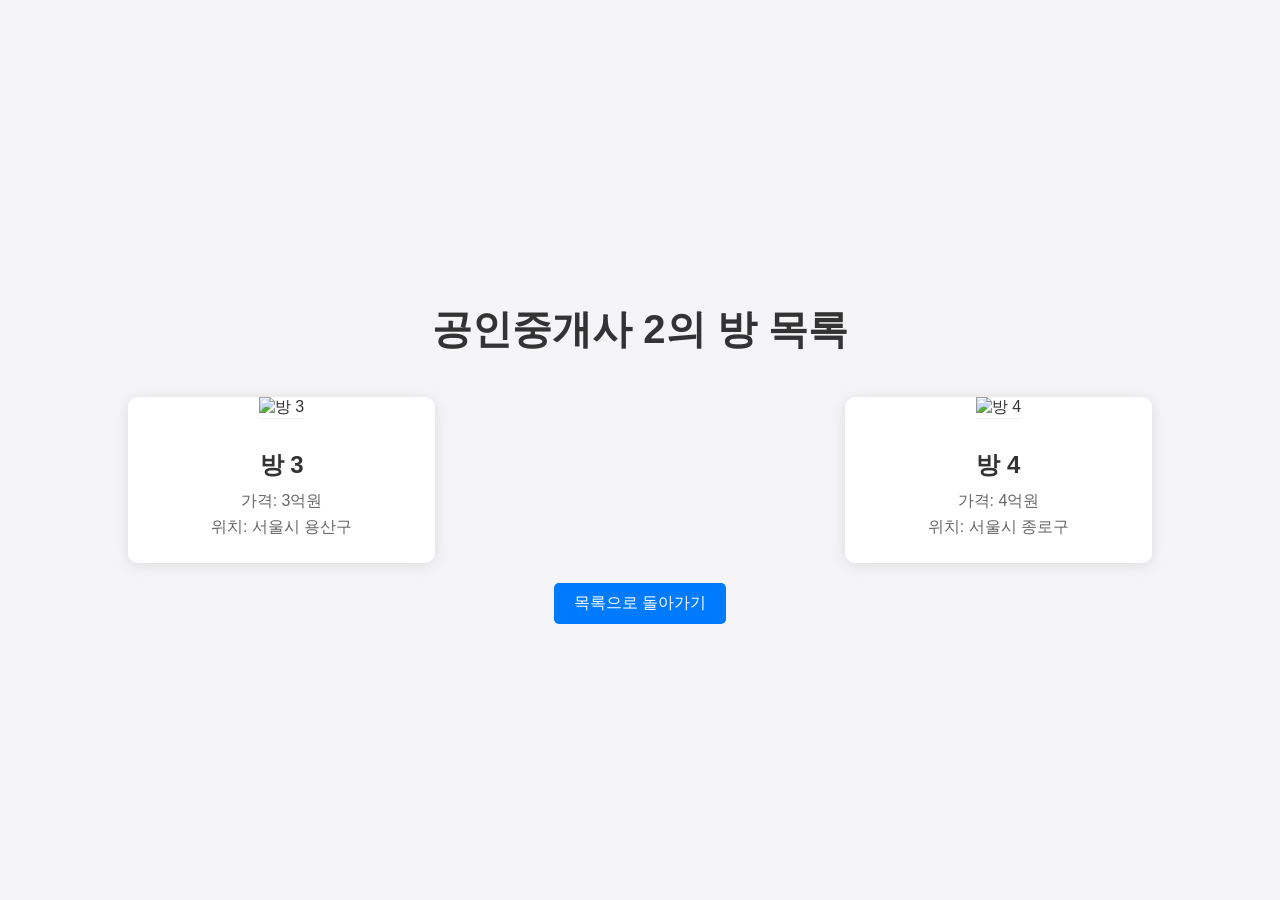
==== Project.GongBang/tae_room.html @ 34334d3e "First : refactoring REPO" ====
<!DOCTYPE html>
<html lang="ko">
<head>
    <meta charset="UTF-8">
    <meta name="viewport" content="width=device-width, initial-scale=1.0">
    <title>공인중개사 2의 방 목록</title>
    <link rel="stylesheet" href="./css/agent.css">
</head>
<body>
    <div class="container">
        <h1>공인중개사 2의 방 목록</h1>
        <div class="property-list">
            <div class="property">
                <img src="property3.jpg" alt="방 3">
                <div class="info">
                    <h2>방 3</h2>
                    <p>가격: 3억원</p>
                    <p>위치: 서울시 용산구</p>
                </div>
            </div>
            <div class="property">
                <img src="property4.jpg" alt="방 4">
                <div class="info">
                    <h2>방 4</h2>
                    <p>가격: 4억원</p>
                    <p>위치: 서울시 종로구</p>
                </div>
            </div>
        </div>
        <a href="index.html" class="back-button">목록으로 돌아가기</a>
    </div>
</body>
</html>
---- Project.GongBang/css/agent.css ----
body {
    font-family: -apple-system, BlinkMacSystemFont, "Segoe UI", Roboto, "Helvetica Neue", Arial, sans-serif;
    display: flex;
    justify-content: center;
    align-items: center;
    min-height: 100vh;
    margin: 0;
    background-color: #f5f5f7;
    color: #333;
}

.container {
    text-align: center;
    width: 80%;
    max-width: 1200px;
    padding: 20px;
}

h1 {
    font-size: 2.5rem;
    font-weight: 600;
    margin-bottom: 40px;
}

.agent-list, .property-list {
    display: flex;
    justify-content: space-between;
    flex-wrap: wrap;
    gap: 20px;
}

.agent, .property {
    background-color: #fff;
    border-radius: 10px;
    box-shadow: 0 2px 15px rgba(0, 0, 0, 0.1);
    overflow: hidden;
    transition: transform 0.3s ease, box-shadow 0.3s ease;
    cursor: pointer;
    width: 30%;
}

.agent img, .property img {
    width: 100%;
    height: auto;
    border-bottom: 1px solid #eee;
}

.info {
    padding: 20px;
}

.agent h2, .property h2 {
    font-size: 1.5rem;
    font-weight: 600;
    margin: 10px 0;
}

.agent p, .property p {
    margin: 5px 0;
    color: #666;
}

.agent:hover, .property:hover {
    transform: translateY(-5px);
    box-shadow: 0 4px 20px rgba(0, 0, 0, 0.2);
}

.back-button {
    display: inline-block;
    margin-top: 20px;
    padding: 10px 20px;
    background-color: #007aff;
    color: #fff;
    text-decoration: none;
    border-radius: 5px;
    transition: background-color 0.3s ease;
}

.back-button:hover {
    background-color: #005bb5;
}
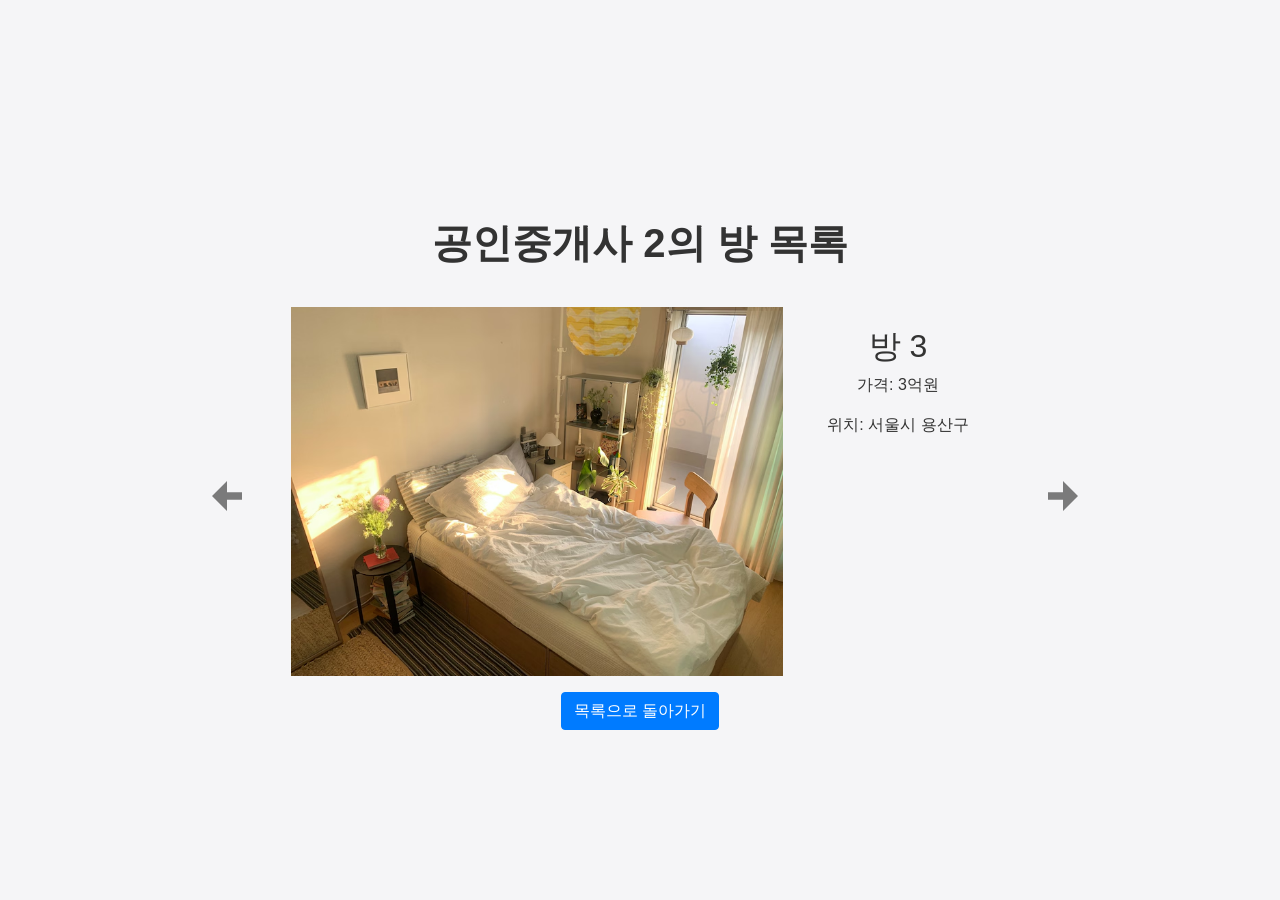
==== commit 0c2a43ef: "feat : Add Personal Page Carousel" ====
--- a/Project.GongBang/tae_room.html
+++ b/Project.GongBang/tae_room.html
@@ -4,30 +4,79 @@
     <meta charset="UTF-8">
     <meta name="viewport" content="width=device-width, initial-scale=1.0">
     <title>공인중개사 2의 방 목록</title>
+    <link rel="stylesheet" href="https://stackpath.bootstrapcdn.com/bootstrap/4.5.2/css/bootstrap.min.css">
     <link rel="stylesheet" href="./css/agent.css">
 </head>
 <body>
-    <div class="container">
+    <div class="container mt-5">
         <h1>공인중개사 2의 방 목록</h1>
-        <div class="property-list">
-            <div class="property">
-                <img src="property3.jpg" alt="방 3">
-                <div class="info">
-                    <h2>방 3</h2>
-                    <p>가격: 3억원</p>
-                    <p>위치: 서울시 용산구</p>
+        <div id="propertyCarousel" class="carousel slide" data-ride="carousel">
+            <div class="carousel-inner">
+                <div class="carousel-item active">
+                    <div class="d-flex justify-content-center">
+                        <img src="./img/room/hyun/room1-main_img.avif" alt="방 3" class="d-block w-50">
+                        <div class="info ml-4">
+                            <h2>방 3</h2>
+                            <p>가격: 3억원</p>
+                            <p>위치: 서울시 용산구</p>
+                        </div>
+                    </div>
+                </div>
+                <div class="carousel-item">
+                    <div class="d-flex justify-content-center">
+                        <img src="./img/room/hyun/room1-main_img.avif" alt="방 4" class="d-block w-50">
+                        <div class="info ml-4">
+                            <h2>방 4</h2>
+                            <p>가격: 4억원</p>
+                            <p>위치: 서울시 종로구</p>
+                        </div>
+                    </div>
+                </div>
+                <div class="carousel-item">
+                    <div class="d-flex justify-content-center">
+                        <img src="./img/room/hyun/room1-main_img.avif" alt="방 5" class="d-block w-50">
+                        <div class="info ml-4">
+                            <h2>방 5</h2>
+                            <p>가격: 5억원</p>
+                            <p>위치: 서울시 강남구</p>
+                        </div>
+                    </div>
+                </div>
+                <div class="carousel-item">
+                    <div class="d-flex justify-content-center">
+                        <img src="./img/room/hyun/room1-main_img.avif" alt="방 6" class="d-block w-50">
+                        <div class="info ml-4">
+                            <h2>방 6</h2>
+                            <p>가격: 6억원</p>
+                            <p>위치: 서울시 서초구</p>
+                        </div>
+                    </div>
+                </div>
+                <div class="carousel-item">
+                    <div class="d-flex justify-content-center">
+                        <img src="./img/room/hyun/room1-main_img.avif" alt="방 7" class="d-block w-50">
+                        <div class="info ml-4">
+                            <h2>방 7</h2>
+                            <p>가격: 7억원</p>
+                            <p>위치: 서울시 마포구</p>
+                        </div>
+                    </div>
                 </div>
             </div>
-            <div class="property">
-                <img src="property4.jpg" alt="방 4">
-                <div class="info">
-                    <h2>방 4</h2>
-                    <p>가격: 4억원</p>
-                    <p>위치: 서울시 종로구</p>
-                </div>
-            </div>
+            <a class="carousel-control-prev" href="#propertyCarousel" role="button" data-slide="prev">
+                <span class="carousel-control-prev-icon" aria-hidden="true"></span>
+                <span class="sr-only">Previous</span>
+            </a>
+            <a class="carousel-control-next" href="#propertyCarousel" role="button" data-slide="next">
+                <span class="carousel-control-next-icon" aria-hidden="true"></span>
+                <span class="sr-only">Next</span>
+            </a>
         </div>
-        <a href="index.html" class="back-button">목록으로 돌아가기</a>
+        <a href="./main.html" class="btn btn-primary mt-3">목록으로 돌아가기</a>
     </div>
+
+    <script src="https://code.jquery.com/jquery-3.5.1.slim.min.js"></script>
+    <script src="https://cdn.jsdelivr.net/npm/@popperjs/core@2.5.2/dist/umd/popper.min.js"></script>
+    <script src="https://stackpath.bootstrapcdn.com/bootstrap/4.5.2/js/bootstrap.min.js"></script>
 </body>
 </html>
--- a/Project.GongBang/css/agent.css
+++ b/Project.GongBang/css/agent.css
@@ -79,3 +79,28 @@
 .back-button:hover {
     background-color: #005bb5;
 }
+
+/* Update for carousel arrows */
+.carousel-control-prev-icon,
+.carousel-control-next-icon {
+    background-image: none;
+}
+
+.carousel-control-prev-icon::after,
+.carousel-control-next-icon::after {
+    content: '';
+    display: inline-block;
+    width: 30px;
+    height: 30px;
+    background-color: black;
+    mask-size: contain;
+    mask-repeat: no-repeat;
+}
+
+.carousel-control-prev-icon::after {
+    mask-image: url('data:image/svg+xml;charset=UTF-8,<svg xmlns="http://www.w3.org/2000/svg" viewBox="0 0 8 8" fill="%23fff"><path d="M0 4l4-4v3h4v2h-4v3z" /></svg>');
+}
+
+.carousel-control-next-icon::after {
+    mask-image: url('data:image/svg+xml;charset=UTF-8,<svg xmlns="http://www.w3.org/2000/svg" viewBox="0 0 8 8" fill="%23fff"><path d="M8 4l-4 4v-3h-4v-2h4v-3z" /></svg>');
+}
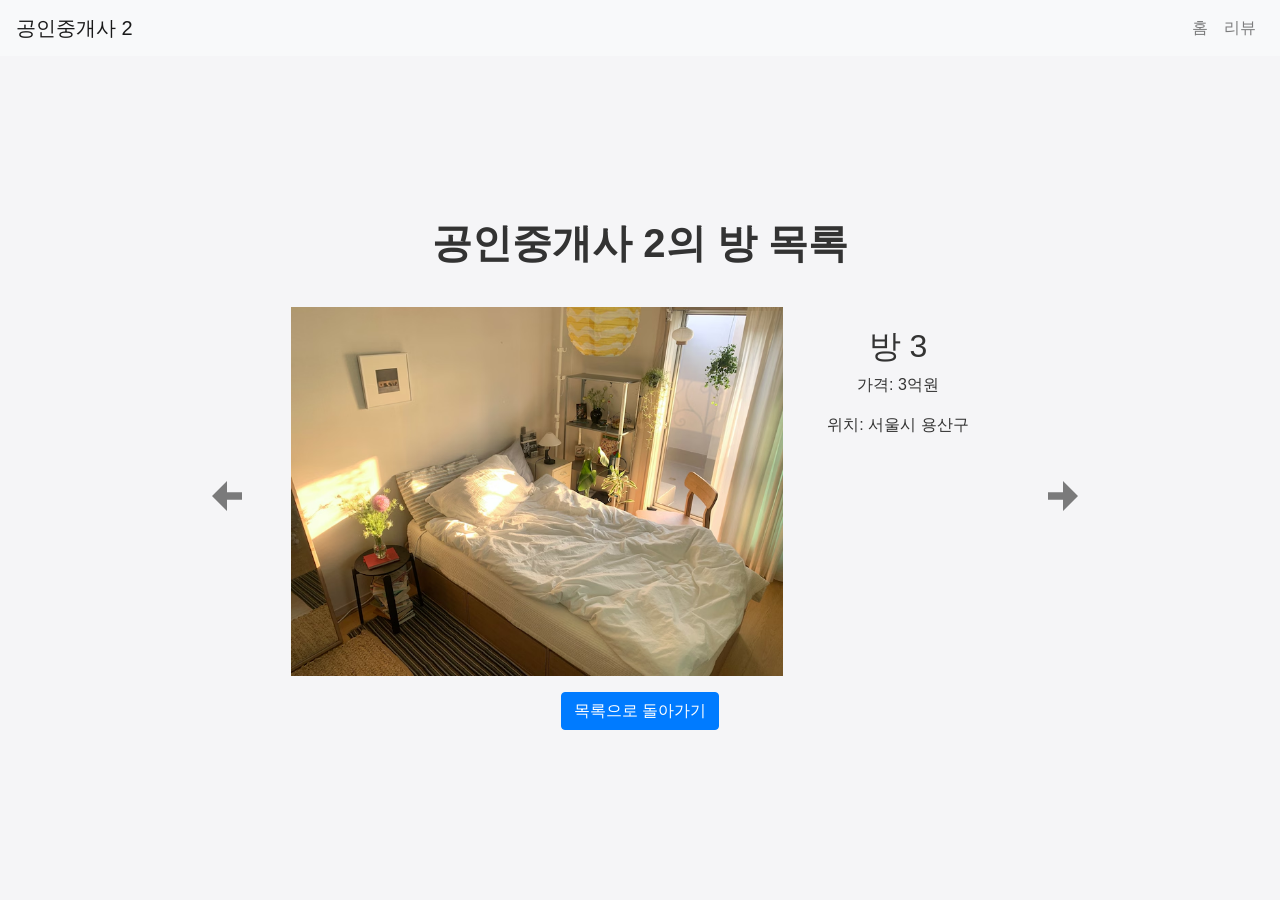
==== commit 1c72fd73: "feat : add review page" ====
--- a/Project.GongBang/tae_room.html
+++ b/Project.GongBang/tae_room.html
@@ -8,6 +8,25 @@
     <link rel="stylesheet" href="./css/agent.css">
 </head>
 <body>
+    <!-- Navbar -->
+    <nav class="navbar navbar-expand-lg navbar-light bg-light">
+        <a class="navbar-brand" href="#">공인중개사 2</a>
+        <button class="navbar-toggler" type="button" data-toggle="collapse" data-target="#navbarNav" aria-controls="navbarNav" aria-expanded="false" aria-label="Toggle navigation">
+            <span class="navbar-toggler-icon"></span>
+        </button>
+        <div class="collapse navbar-collapse" id="navbarNav">
+            <ul class="navbar-nav ml-auto">
+                <li class="nav-item">
+                    <a class="nav-link" href="./main.html">홈</a>
+                </li>
+                <li class="nav-item">
+                    <a class="nav-link" href="./review.html">리뷰</a>
+                </li>
+            </ul>
+        </div>
+    </nav>
+
+    <!-- Main Content -->
     <div class="container mt-5">
         <h1>공인중개사 2의 방 목록</h1>
         <div id="propertyCarousel" class="carousel slide" data-ride="carousel">
--- a/Project.GongBang/css/agent.css
+++ b/Project.GongBang/css/agent.css
@@ -1,6 +1,7 @@
 body {
     font-family: -apple-system, BlinkMacSystemFont, "Segoe UI", Roboto, "Helvetica Neue", Arial, sans-serif;
     display: flex;
+    flex-direction: column;
     justify-content: center;
     align-items: center;
     min-height: 100vh;
@@ -14,6 +15,7 @@
     width: 80%;
     max-width: 1200px;
     padding: 20px;
+    margin-top: 80px; /* Adjust the margin-top to avoid overlap with navbar */
 }
 
 h1 {
@@ -104,3 +106,10 @@
 .carousel-control-next-icon::after {
     mask-image: url('data:image/svg+xml;charset=UTF-8,<svg xmlns="http://www.w3.org/2000/svg" viewBox="0 0 8 8" fill="%23fff"><path d="M8 4l-4 4v-3h-4v-2h4v-3z" /></svg>');
 }
+
+.navbar {
+    width: 100%;
+    position: fixed;
+    top: 0;
+    z-index: 1000;
+}
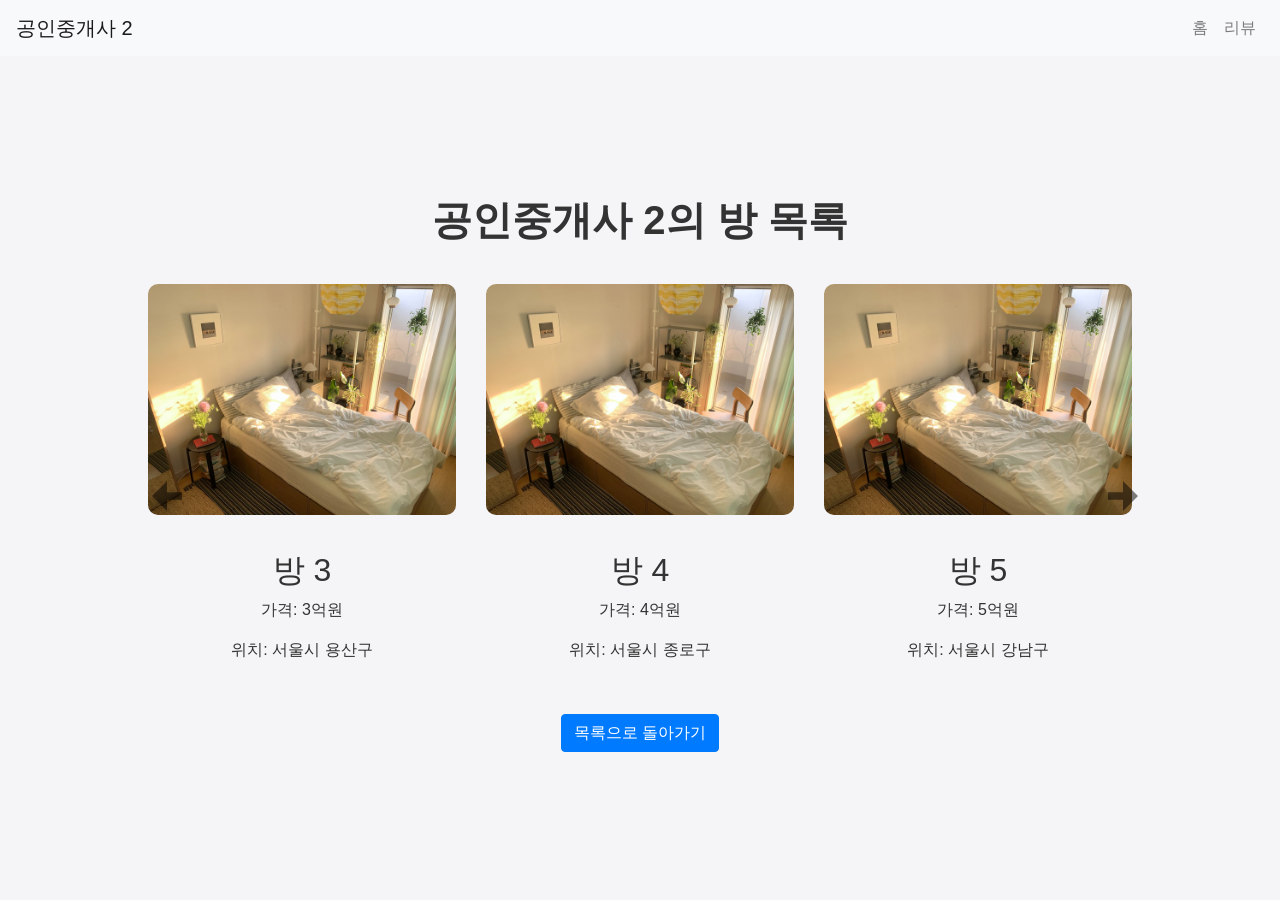
==== commit 18d5e7c3: "style : persoanl page fix" ====
--- a/Project.GongBang/tae_room.html
+++ b/Project.GongBang/tae_room.html
@@ -32,61 +32,79 @@
         <div id="propertyCarousel" class="carousel slide" data-ride="carousel">
             <div class="carousel-inner">
                 <div class="carousel-item active">
-                    <div class="d-flex justify-content-center">
-                        <img src="./img/room/hyun/room1-main_img.avif" alt="방 3" class="d-block w-50">
-                        <div class="info ml-4">
-                            <h2>방 3</h2>
-                            <p>가격: 3억원</p>
-                            <p>위치: 서울시 용산구</p>
+                    <div class="row">
+                        <div class="col-md-4">
+                            <div class="d-flex justify-content-center flex-column align-items-center">
+                                <img src="./img/room/hyun/room1-main_img.avif" alt="방 3" class="d-block w-100 rounded-img">
+                                <div class="info text-center mt-3">
+                                    <h2>방 3</h2>
+                                    <p>가격: 3억원</p>
+                                    <p>위치: 서울시 용산구</p>
+                                </div>
+                            </div>
+                        </div>
+                        <div class="col-md-4">
+                            <div class="d-flex justify-content-center flex-column align-items-center">
+                                <img src="./img/room/hyun/room1-main_img.avif" alt="방 4" class="d-block w-100 rounded-img">
+                                <div class="info text-center mt-3">
+                                    <h2>방 4</h2>
+                                    <p>가격: 4억원</p>
+                                    <p>위치: 서울시 종로구</p>
+                                </div>
+                            </div>
+                        </div>
+                        <div class="col-md-4">
+                            <div class="d-flex justify-content-center flex-column align-items-center">
+                                <img src="./img/room/hyun/room1-main_img.avif" alt="방 5" class="d-block w-100 rounded-img">
+                                <div class="info text-center mt-3">
+                                    <h2>방 5</h2>
+                                    <p>가격: 5억원</p>
+                                    <p>위치: 서울시 강남구</p>
+                                </div>
+                            </div>
                         </div>
                     </div>
                 </div>
                 <div class="carousel-item">
-                    <div class="d-flex justify-content-center">
-                        <img src="./img/room/hyun/room1-main_img.avif" alt="방 4" class="d-block w-50">
-                        <div class="info ml-4">
-                            <h2>방 4</h2>
-                            <p>가격: 4억원</p>
-                            <p>위치: 서울시 종로구</p>
+                    <div class="row">
+                        <div class="col-md-4">
+                            <div class="d-flex justify-content-center flex-column align-items-center">
+                                <img src="./img/room/hyun/room1-main_img.avif" alt="방 6" class="d-block w-100 rounded-img">
+                                <div class="info text-center mt-3">
+                                    <h2>방 6</h2>
+                                    <p>가격: 6억원</p>
+                                    <p>위치: 서울시 서초구</p>
+                                </div>
+                            </div>
                         </div>
-                    </div>
-                </div>
-                <div class="carousel-item">
-                    <div class="d-flex justify-content-center">
-                        <img src="./img/room/hyun/room1-main_img.avif" alt="방 5" class="d-block w-50">
-                        <div class="info ml-4">
-                            <h2>방 5</h2>
-                            <p>가격: 5억원</p>
-                            <p>위치: 서울시 강남구</p>
+                        <div class="col-md-4">
+                            <div class="d-flex justify-content-center flex-column align-items-center">
+                                <img src="./img/room/hyun/room1-main_img.avif" alt="방 7" class="d-block w-100 rounded-img">
+                                <div class="info text-center mt-3">
+                                    <h2>방 7</h2>
+                                    <p>가격: 7억원</p>
+                                    <p>위치: 서울시 마포구</p>
+                                </div>
+                            </div>
                         </div>
-                    </div>
-                </div>
-                <div class="carousel-item">
-                    <div class="d-flex justify-content-center">
-                        <img src="./img/room/hyun/room1-main_img.avif" alt="방 6" class="d-block w-50">
-                        <div class="info ml-4">
-                            <h2>방 6</h2>
-                            <p>가격: 6억원</p>
-                            <p>위치: 서울시 서초구</p>
-                        </div>
-                    </div>
-                </div>
-                <div class="carousel-item">
-                    <div class="d-flex justify-content-center">
-                        <img src="./img/room/hyun/room1-main_img.avif" alt="방 7" class="d-block w-50">
-                        <div class="info ml-4">
-                            <h2>방 7</h2>
-                            <p>가격: 7억원</p>
-                            <p>위치: 서울시 마포구</p>
+                        <div class="col-md-4">
+                            <div class="d-flex justify-content-center flex-column align-items-center">
+                                <img src="./img/room/hyun/room1-main_img.avif" alt="방 8" class="d-block w-100 rounded-img">
+                                <div class="info text-center mt-3">
+                                    <h2>방 8</h2>
+                                    <p>가격: 8억원</p>
+                                    <p>위치: 서울시 강동구</p>
+                                </div>
+                            </div>
                         </div>
                     </div>
                 </div>
             </div>
-            <a class="carousel-control-prev" href="#propertyCarousel" role="button" data-slide="prev">
+            <a class="carousel-control-prev" href="#propertyCarousel" role="button" data-slide="prev" style="left: -60px;">
                 <span class="carousel-control-prev-icon" aria-hidden="true"></span>
                 <span class="sr-only">Previous</span>
             </a>
-            <a class="carousel-control-next" href="#propertyCarousel" role="button" data-slide="next">
+            <a class="carousel-control-next" href="#propertyCarousel" role="button" data-slide="next" style="right: -60px;">
                 <span class="carousel-control-next-icon" aria-hidden="true"></span>
                 <span class="sr-only">Next</span>
             </a>
--- a/Project.GongBang/css/agent.css
+++ b/Project.GongBang/css/agent.css
@@ -15,7 +15,7 @@
     width: 80%;
     max-width: 1200px;
     padding: 20px;
-    margin-top: 80px; /* Adjust the margin-top to avoid overlap with navbar */
+    margin-top: 80px; 
 }
 
 h1 {
@@ -113,3 +113,8 @@
     top: 0;
     z-index: 1000;
 }
+
+/* Add rounded corners to images */
+.rounded-img {
+    border-radius: 10px;
+}
